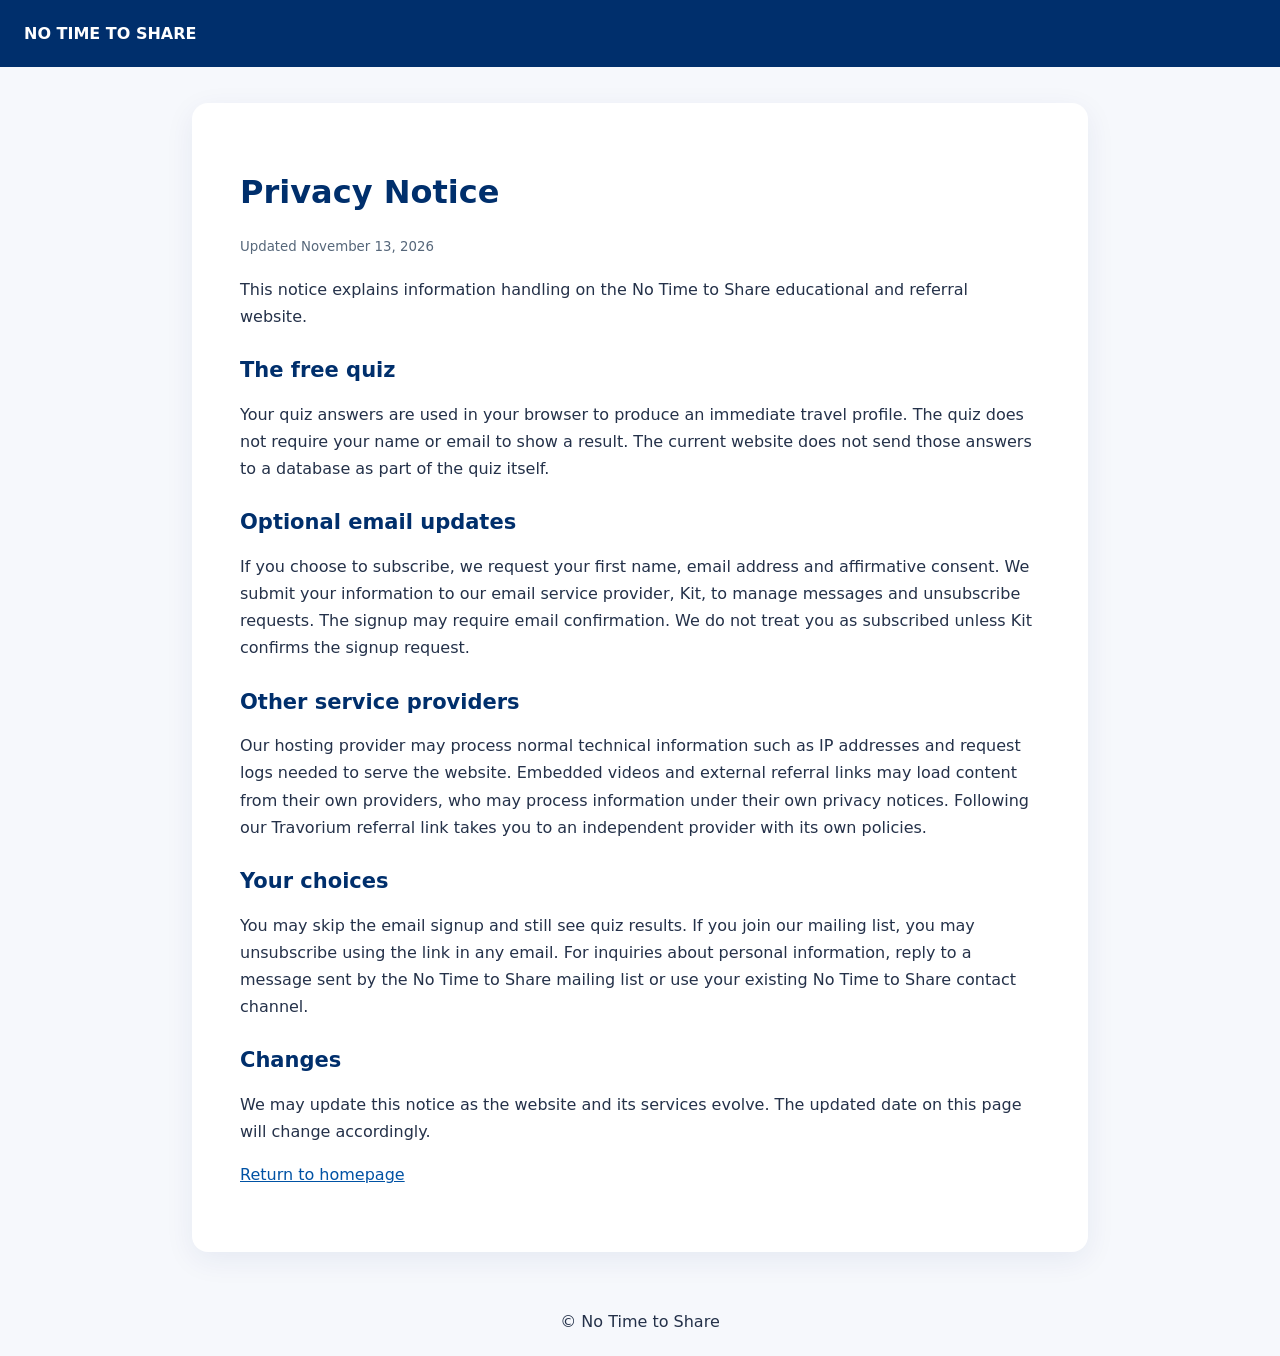
==== public/privacy.html @ 8e81d767 "Add lightweight site icon, discoverability files, and plain-language website notices" ====
<!doctype html><html lang="en"><head><meta charset="UTF-8"/><meta name="viewport" content="width=device-width, initial-scale=1"/><meta name="theme-color" content="#002F6C"/><title>Privacy Notice | No Time to Share</title><meta name="description" content="How No Time to Share handles optional email sign-ups, quiz information, and third-party links."/><link rel="icon" href="/favicon.svg" type="image/svg+xml"/><style>body{margin:0;background:#f6f8fc;color:#243149;font:16px/1.7 system-ui,Arial}header{background:#002f6c;color:white;padding:20px 24px}header a{color:white;text-decoration:none;font-weight:800}main{max-width:800px;margin:36px auto;background:white;border-radius:16px;padding:30px 24px;box-shadow:0 8px 30px #002f6c12}h1,h2{color:#002f6c;line-height:1.2}h1{font-size:32px}h2{font-size:21px;margin-top:28px}a{color:#0052a4}small{color:#56677a}footer{padding:20px;text-align:center}@media(min-width:700px){main{padding:48px}}</style></head><body><header><a href="/">NO TIME TO SHARE</a></header><main><h1>Privacy Notice</h1><small>Updated November 13, 2026</small><p>This notice explains information handling on the No Time to Share educational and referral website.</p><h2>The free quiz</h2><p>Your quiz answers are used in your browser to produce an immediate travel profile. The quiz does not require your name or email to show a result. The current website does not send those answers to a database as part of the quiz itself.</p><h2>Optional email updates</h2><p>If you choose to subscribe, we request your first name, email address and affirmative consent. We submit your information to our email service provider, Kit, to manage messages and unsubscribe requests. The signup may require email confirmation. We do not treat you as subscribed unless Kit confirms the signup request.</p><h2>Other service providers</h2><p>Our hosting provider may process normal technical information such as IP addresses and request logs needed to serve the website. Embedded videos and external referral links may load content from their own providers, who may process information under their own privacy notices. Following our Travorium referral link takes you to an independent provider with its own policies.</p><h2>Your choices</h2><p>You may skip the email signup and still see quiz results. If you join our mailing list, you may unsubscribe using the link in any email. For inquiries about personal information, reply to a message sent by the No Time to Share mailing list or use your existing No Time to Share contact channel.</p><h2>Changes</h2><p>We may update this notice as the website and its services evolve. The updated date on this page will change accordingly.</p><p><a href="/">Return to homepage</a></p></main><footer>© No Time to Share</footer></body></html>
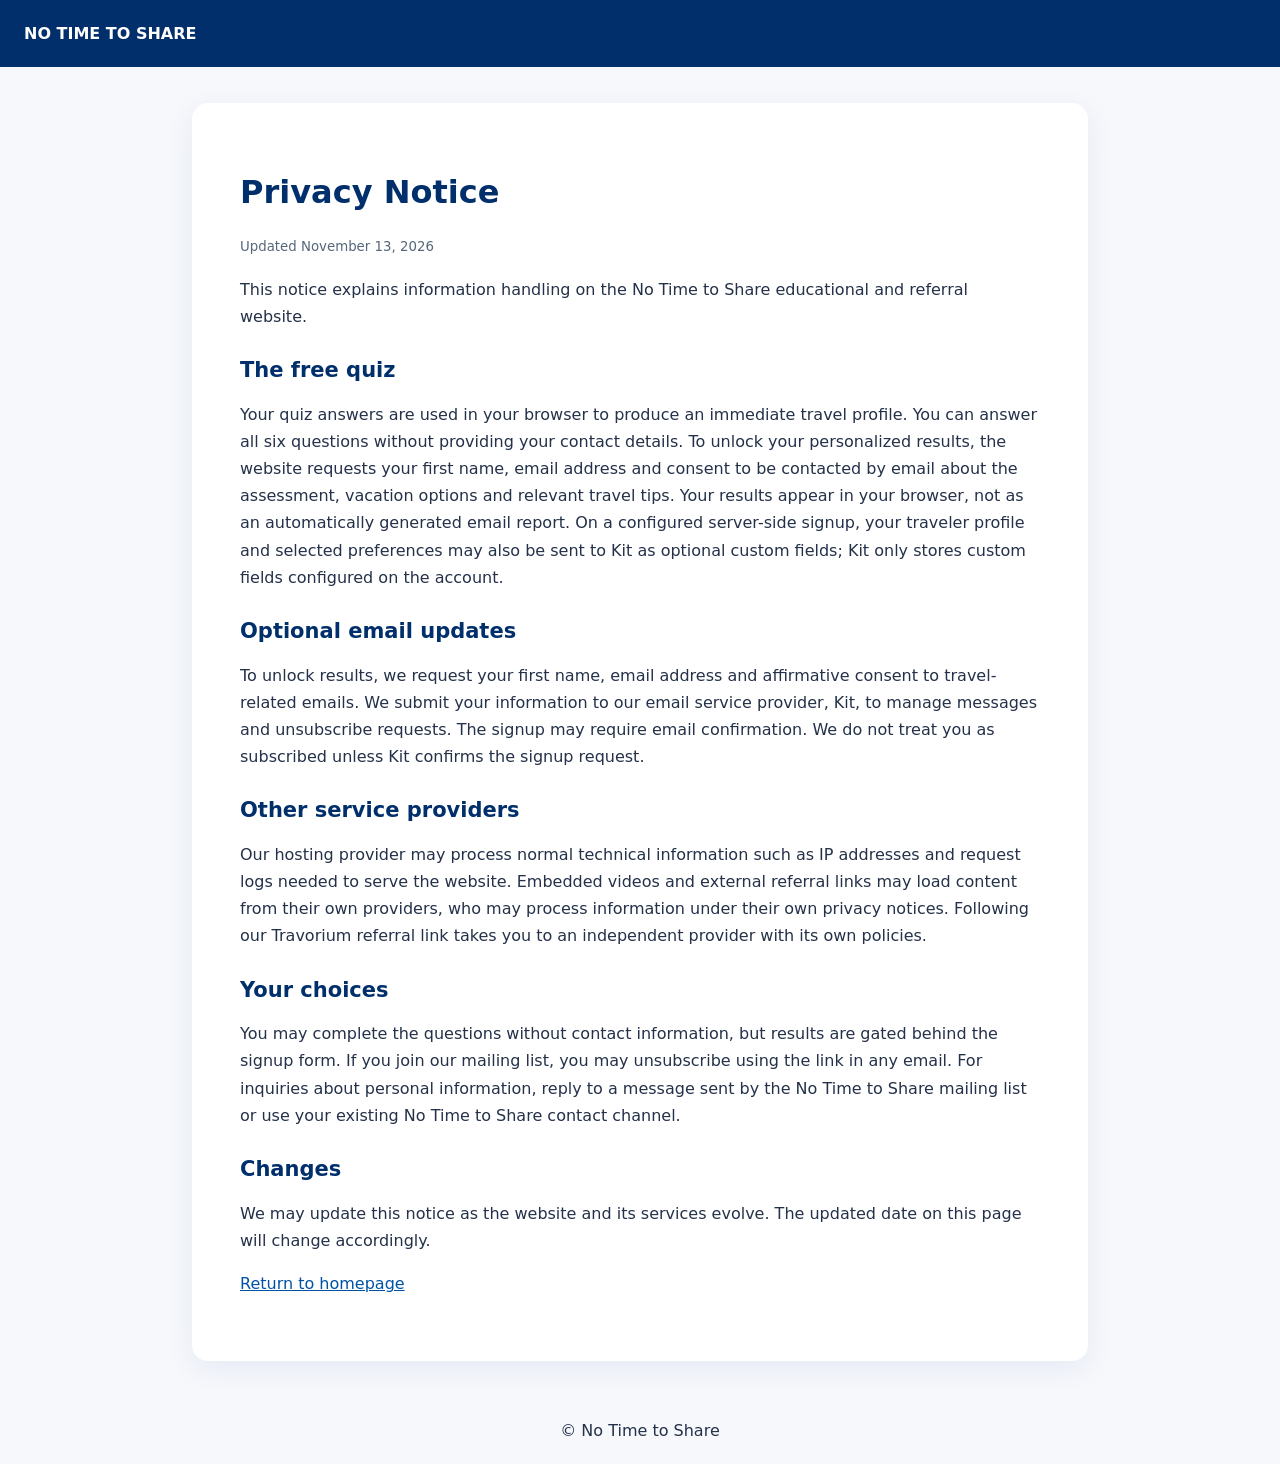
==== commit 9c7249aa: "Explain required contact form and travel preference handling" ====
--- a/public/privacy.html
+++ b/public/privacy.html
@@ -1 +1 @@
-<!doctype html><html lang="en"><head><meta charset="UTF-8"/><meta name="viewport" content="width=device-width, initial-scale=1"/><meta name="theme-color" content="#002F6C"/><title>Privacy Notice | No Time to Share</title><meta name="description" content="How No Time to Share handles optional email sign-ups, quiz information, and third-party links."/><link rel="icon" href="/favicon.svg" type="image/svg+xml"/><style>body{margin:0;background:#f6f8fc;color:#243149;font:16px/1.7 system-ui,Arial}header{background:#002f6c;color:white;padding:20px 24px}header a{color:white;text-decoration:none;font-weight:800}main{max-width:800px;margin:36px auto;background:white;border-radius:16px;padding:30px 24px;box-shadow:0 8px 30px #002f6c12}h1,h2{color:#002f6c;line-height:1.2}h1{font-size:32px}h2{font-size:21px;margin-top:28px}a{color:#0052a4}small{color:#56677a}footer{padding:20px;text-align:center}@media(min-width:700px){main{padding:48px}}</style></head><body><header><a href="/">NO TIME TO SHARE</a></header><main><h1>Privacy Notice</h1><small>Updated November 13, 2026</small><p>This notice explains information handling on the No Time to Share educational and referral website.</p><h2>The free quiz</h2><p>Your quiz answers are used in your browser to produce an immediate travel profile. The quiz does not require your name or email to show a result. The current website does not send those answers to a database as part of the quiz itself.</p><h2>Optional email updates</h2><p>If you choose to subscribe, we request your first name, email address and affirmative consent. We submit your information to our email service provider, Kit, to manage messages and unsubscribe requests. The signup may require email confirmation. We do not treat you as subscribed unless Kit confirms the signup request.</p><h2>Other service providers</h2><p>Our hosting provider may process normal technical information such as IP addresses and request logs needed to serve the website. Embedded videos and external referral links may load content from their own providers, who may process information under their own privacy notices. Following our Travorium referral link takes you to an independent provider with its own policies.</p><h2>Your choices</h2><p>You may skip the email signup and still see quiz results. If you join our mailing list, you may unsubscribe using the link in any email. For inquiries about personal information, reply to a message sent by the No Time to Share mailing list or use your existing No Time to Share contact channel.</p><h2>Changes</h2><p>We may update this notice as the website and its services evolve. The updated date on this page will change accordingly.</p><p><a href="/">Return to homepage</a></p></main><footer>© No Time to Share</footer></body></html>+<!doctype html><html lang="en"><head><meta charset="UTF-8"/><meta name="viewport" content="width=device-width, initial-scale=1"/><meta name="theme-color" content="#002F6C"/><title>Privacy Notice | No Time to Share</title><meta name="description" content="How No Time to Share handles optional email sign-ups, quiz information, and third-party links."/><link rel="icon" href="/favicon.svg" type="image/svg+xml"/><style>body{margin:0;background:#f6f8fc;color:#243149;font:16px/1.7 system-ui,Arial}header{background:#002f6c;color:white;padding:20px 24px}header a{color:white;text-decoration:none;font-weight:800}main{max-width:800px;margin:36px auto;background:white;border-radius:16px;padding:30px 24px;box-shadow:0 8px 30px #002f6c12}h1,h2{color:#002f6c;line-height:1.2}h1{font-size:32px}h2{font-size:21px;margin-top:28px}a{color:#0052a4}small{color:#56677a}footer{padding:20px;text-align:center}@media(min-width:700px){main{padding:48px}}</style></head><body><header><a href="/">NO TIME TO SHARE</a></header><main><h1>Privacy Notice</h1><small>Updated November 13, 2026</small><p>This notice explains information handling on the No Time to Share educational and referral website.</p><h2>The free quiz</h2><p>Your quiz answers are used in your browser to produce an immediate travel profile. You can answer all six questions without providing your contact details. To unlock your personalized results, the website requests your first name, email address and consent to be contacted by email about the assessment, vacation options and relevant travel tips. Your results appear in your browser, not as an automatically generated email report. On a configured server-side signup, your traveler profile and selected preferences may also be sent to Kit as optional custom fields; Kit only stores custom fields configured on the account.</p><h2>Optional email updates</h2><p>To unlock results, we request your first name, email address and affirmative consent to travel-related emails. We submit your information to our email service provider, Kit, to manage messages and unsubscribe requests. The signup may require email confirmation. We do not treat you as subscribed unless Kit confirms the signup request.</p><h2>Other service providers</h2><p>Our hosting provider may process normal technical information such as IP addresses and request logs needed to serve the website. Embedded videos and external referral links may load content from their own providers, who may process information under their own privacy notices. Following our Travorium referral link takes you to an independent provider with its own policies.</p><h2>Your choices</h2><p>You may complete the questions without contact information, but results are gated behind the signup form. If you join our mailing list, you may unsubscribe using the link in any email. For inquiries about personal information, reply to a message sent by the No Time to Share mailing list or use your existing No Time to Share contact channel.</p><h2>Changes</h2><p>We may update this notice as the website and its services evolve. The updated date on this page will change accordingly.</p><p><a href="/">Return to homepage</a></p></main><footer>© No Time to Share</footer></body></html>
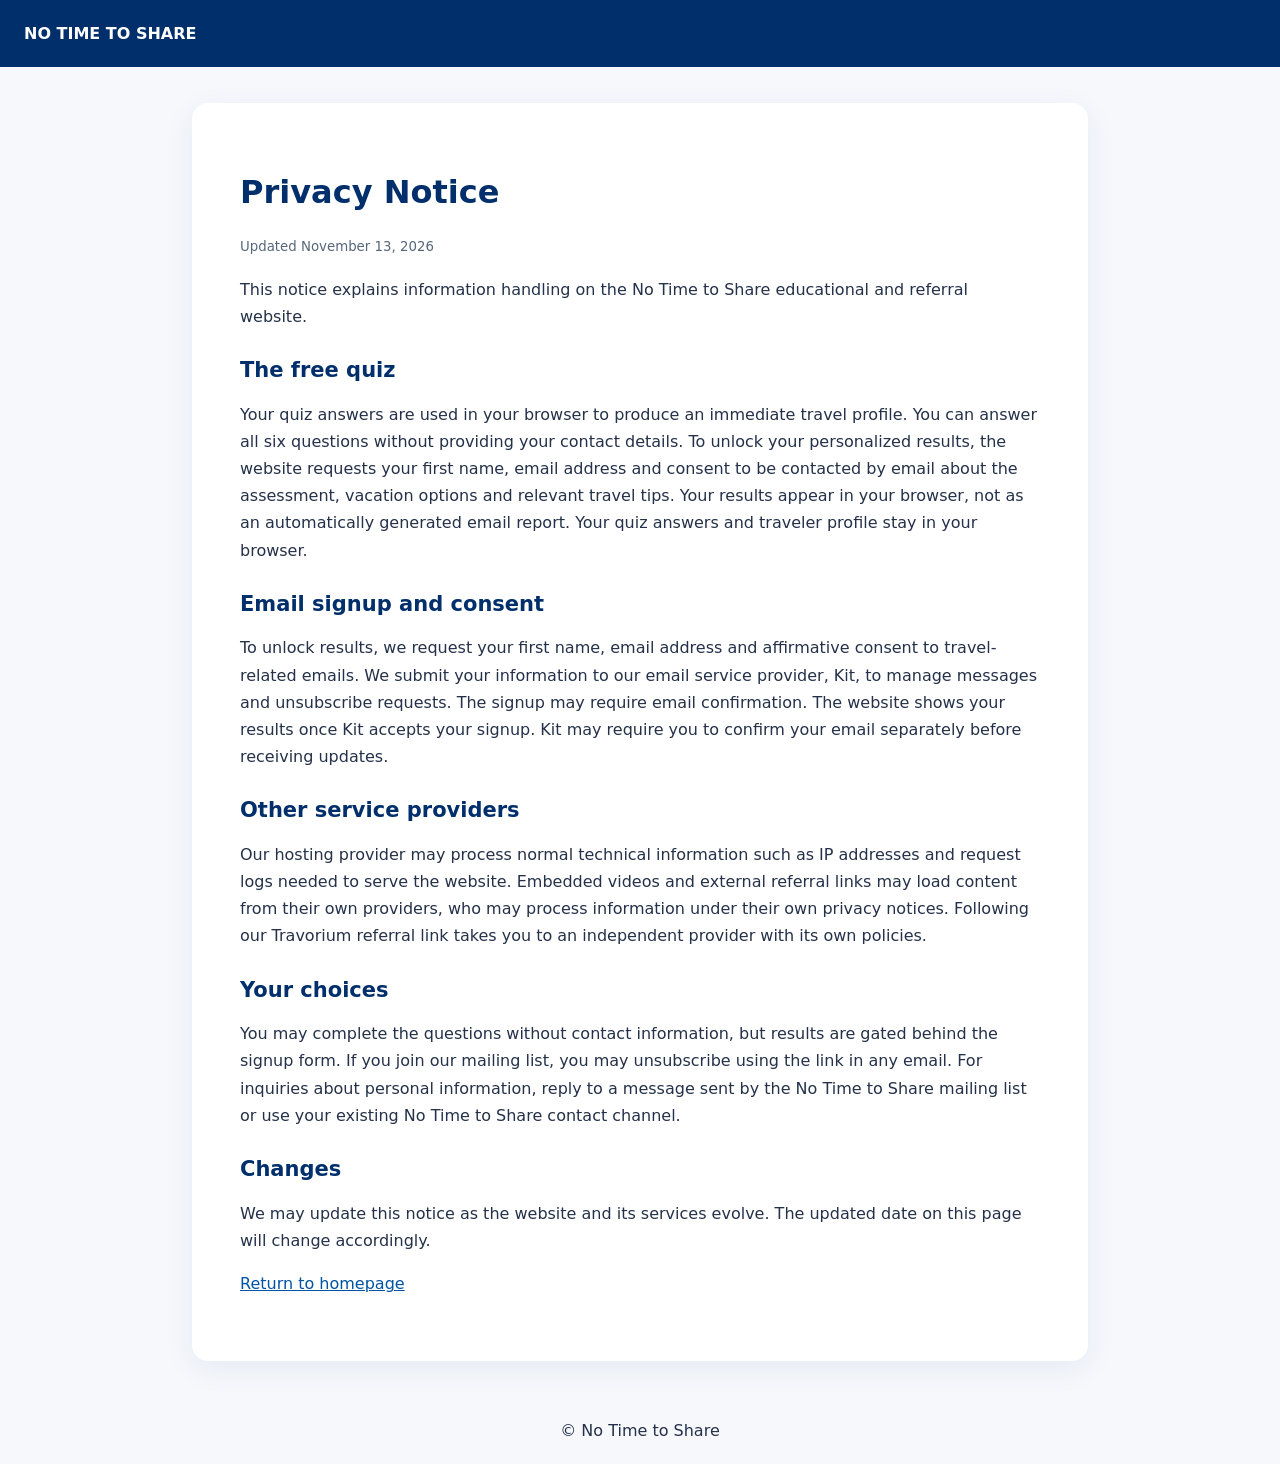
==== commit 74498b23: "Verify Travorium referral and require confirmed Kit lead capture" ====
--- a/public/privacy.html
+++ b/public/privacy.html
@@ -1 +1 @@
-<!doctype html><html lang="en"><head><meta charset="UTF-8"/><meta name="viewport" content="width=device-width, initial-scale=1"/><meta name="theme-color" content="#002F6C"/><title>Privacy Notice | No Time to Share</title><meta name="description" content="How No Time to Share handles optional email sign-ups, quiz information, and third-party links."/><link rel="icon" href="/favicon.svg" type="image/svg+xml"/><style>body{margin:0;background:#f6f8fc;color:#243149;font:16px/1.7 system-ui,Arial}header{background:#002f6c;color:white;padding:20px 24px}header a{color:white;text-decoration:none;font-weight:800}main{max-width:800px;margin:36px auto;background:white;border-radius:16px;padding:30px 24px;box-shadow:0 8px 30px #002f6c12}h1,h2{color:#002f6c;line-height:1.2}h1{font-size:32px}h2{font-size:21px;margin-top:28px}a{color:#0052a4}small{color:#56677a}footer{padding:20px;text-align:center}@media(min-width:700px){main{padding:48px}}</style></head><body><header><a href="/">NO TIME TO SHARE</a></header><main><h1>Privacy Notice</h1><small>Updated November 13, 2026</small><p>This notice explains information handling on the No Time to Share educational and referral website.</p><h2>The free quiz</h2><p>Your quiz answers are used in your browser to produce an immediate travel profile. You can answer all six questions without providing your contact details. To unlock your personalized results, the website requests your first name, email address and consent to be contacted by email about the assessment, vacation options and relevant travel tips. Your results appear in your browser, not as an automatically generated email report. On a configured server-side signup, your traveler profile and selected preferences may also be sent to Kit as optional custom fields; Kit only stores custom fields configured on the account.</p><h2>Optional email updates</h2><p>To unlock results, we request your first name, email address and affirmative consent to travel-related emails. We submit your information to our email service provider, Kit, to manage messages and unsubscribe requests. The signup may require email confirmation. We do not treat you as subscribed unless Kit confirms the signup request.</p><h2>Other service providers</h2><p>Our hosting provider may process normal technical information such as IP addresses and request logs needed to serve the website. Embedded videos and external referral links may load content from their own providers, who may process information under their own privacy notices. Following our Travorium referral link takes you to an independent provider with its own policies.</p><h2>Your choices</h2><p>You may complete the questions without contact information, but results are gated behind the signup form. If you join our mailing list, you may unsubscribe using the link in any email. For inquiries about personal information, reply to a message sent by the No Time to Share mailing list or use your existing No Time to Share contact channel.</p><h2>Changes</h2><p>We may update this notice as the website and its services evolve. The updated date on this page will change accordingly.</p><p><a href="/">Return to homepage</a></p></main><footer>© No Time to Share</footer></body></html>+<!doctype html><html lang="en"><head><meta charset="UTF-8"/><meta name="viewport" content="width=device-width, initial-scale=1"/><meta name="theme-color" content="#002F6C"/><title>Privacy Notice | No Time to Share</title><meta name="description" content="How No Time to Share handles email consent, quiz information, and third-party links."/><link rel="icon" href="/favicon.svg" type="image/svg+xml"/><style>body{margin:0;background:#f6f8fc;color:#243149;font:16px/1.7 system-ui,Arial}header{background:#002f6c;color:white;padding:20px 24px}header a{color:white;text-decoration:none;font-weight:800}main{max-width:800px;margin:36px auto;background:white;border-radius:16px;padding:30px 24px;box-shadow:0 8px 30px #002f6c12}h1,h2{color:#002f6c;line-height:1.2}h1{font-size:32px}h2{font-size:21px;margin-top:28px}a{color:#0052a4}small{color:#56677a}footer{padding:20px;text-align:center}@media(min-width:700px){main{padding:48px}}</style></head><body><header><a href="/">NO TIME TO SHARE</a></header><main><h1>Privacy Notice</h1><small>Updated November 13, 2026</small><p>This notice explains information handling on the No Time to Share educational and referral website.</p><h2>The free quiz</h2><p>Your quiz answers are used in your browser to produce an immediate travel profile. You can answer all six questions without providing your contact details. To unlock your personalized results, the website requests your first name, email address and consent to be contacted by email about the assessment, vacation options and relevant travel tips. Your results appear in your browser, not as an automatically generated email report. Your quiz answers and traveler profile stay in your browser.</p><h2>Email signup and consent</h2><p>To unlock results, we request your first name, email address and affirmative consent to travel-related emails. We submit your information to our email service provider, Kit, to manage messages and unsubscribe requests. The signup may require email confirmation. The website shows your results once Kit accepts your signup. Kit may require you to confirm your email separately before receiving updates.</p><h2>Other service providers</h2><p>Our hosting provider may process normal technical information such as IP addresses and request logs needed to serve the website. Embedded videos and external referral links may load content from their own providers, who may process information under their own privacy notices. Following our Travorium referral link takes you to an independent provider with its own policies.</p><h2>Your choices</h2><p>You may complete the questions without contact information, but results are gated behind the signup form. If you join our mailing list, you may unsubscribe using the link in any email. For inquiries about personal information, reply to a message sent by the No Time to Share mailing list or use your existing No Time to Share contact channel.</p><h2>Changes</h2><p>We may update this notice as the website and its services evolve. The updated date on this page will change accordingly.</p><p><a href="/">Return to homepage</a></p></main><footer>© No Time to Share</footer></body></html>
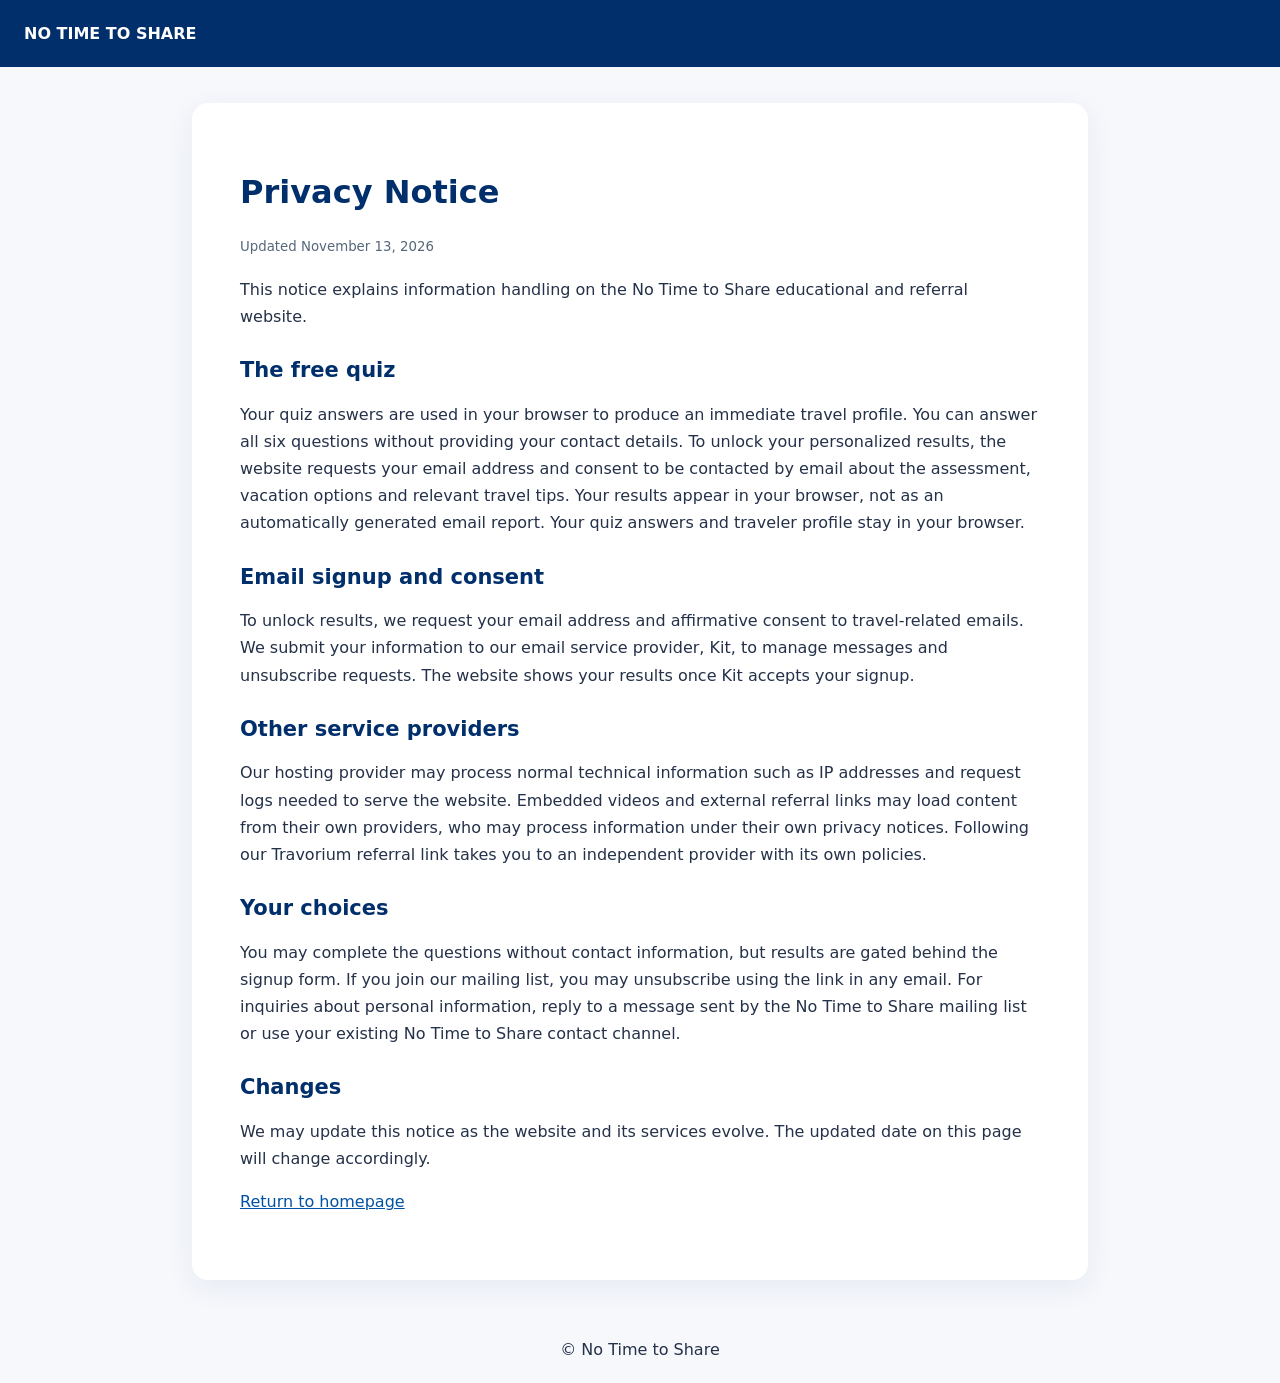
==== commit 5b4dca82: "Embed approved native Kit form in travel quiz" ====
--- a/public/privacy.html
+++ b/public/privacy.html
@@ -1 +1 @@
-<!doctype html><html lang="en"><head><meta charset="UTF-8"/><meta name="viewport" content="width=device-width, initial-scale=1"/><meta name="theme-color" content="#002F6C"/><title>Privacy Notice | No Time to Share</title><meta name="description" content="How No Time to Share handles email consent, quiz information, and third-party links."/><link rel="icon" href="/favicon.svg" type="image/svg+xml"/><style>body{margin:0;background:#f6f8fc;color:#243149;font:16px/1.7 system-ui,Arial}header{background:#002f6c;color:white;padding:20px 24px}header a{color:white;text-decoration:none;font-weight:800}main{max-width:800px;margin:36px auto;background:white;border-radius:16px;padding:30px 24px;box-shadow:0 8px 30px #002f6c12}h1,h2{color:#002f6c;line-height:1.2}h1{font-size:32px}h2{font-size:21px;margin-top:28px}a{color:#0052a4}small{color:#56677a}footer{padding:20px;text-align:center}@media(min-width:700px){main{padding:48px}}</style></head><body><header><a href="/">NO TIME TO SHARE</a></header><main><h1>Privacy Notice</h1><small>Updated November 13, 2026</small><p>This notice explains information handling on the No Time to Share educational and referral website.</p><h2>The free quiz</h2><p>Your quiz answers are used in your browser to produce an immediate travel profile. You can answer all six questions without providing your contact details. To unlock your personalized results, the website requests your first name, email address and consent to be contacted by email about the assessment, vacation options and relevant travel tips. Your results appear in your browser, not as an automatically generated email report. Your quiz answers and traveler profile stay in your browser.</p><h2>Email signup and consent</h2><p>To unlock results, we request your first name, email address and affirmative consent to travel-related emails. We submit your information to our email service provider, Kit, to manage messages and unsubscribe requests. The signup may require email confirmation. The website shows your results once Kit accepts your signup. Kit may require you to confirm your email separately before receiving updates.</p><h2>Other service providers</h2><p>Our hosting provider may process normal technical information such as IP addresses and request logs needed to serve the website. Embedded videos and external referral links may load content from their own providers, who may process information under their own privacy notices. Following our Travorium referral link takes you to an independent provider with its own policies.</p><h2>Your choices</h2><p>You may complete the questions without contact information, but results are gated behind the signup form. If you join our mailing list, you may unsubscribe using the link in any email. For inquiries about personal information, reply to a message sent by the No Time to Share mailing list or use your existing No Time to Share contact channel.</p><h2>Changes</h2><p>We may update this notice as the website and its services evolve. The updated date on this page will change accordingly.</p><p><a href="/">Return to homepage</a></p></main><footer>© No Time to Share</footer></body></html>+<!doctype html><html lang="en"><head><meta charset="UTF-8"/><meta name="viewport" content="width=device-width, initial-scale=1"/><meta name="theme-color" content="#002F6C"/><title>Privacy Notice | No Time to Share</title><meta name="description" content="How No Time to Share handles email consent, quiz information, and third-party links."/><link rel="icon" href="/favicon.svg" type="image/svg+xml"/><style>body{margin:0;background:#f6f8fc;color:#243149;font:16px/1.7 system-ui,Arial}header{background:#002f6c;color:white;padding:20px 24px}header a{color:white;text-decoration:none;font-weight:800}main{max-width:800px;margin:36px auto;background:white;border-radius:16px;padding:30px 24px;box-shadow:0 8px 30px #002f6c12}h1,h2{color:#002f6c;line-height:1.2}h1{font-size:32px}h2{font-size:21px;margin-top:28px}a{color:#0052a4}small{color:#56677a}footer{padding:20px;text-align:center}@media(min-width:700px){main{padding:48px}}</style></head><body><header><a href="/">NO TIME TO SHARE</a></header><main><h1>Privacy Notice</h1><small>Updated November 13, 2026</small><p>This notice explains information handling on the No Time to Share educational and referral website.</p><h2>The free quiz</h2><p>Your quiz answers are used in your browser to produce an immediate travel profile. You can answer all six questions without providing your contact details. To unlock your personalized results, the website requests your email address and consent to be contacted by email about the assessment, vacation options and relevant travel tips. Your results appear in your browser, not as an automatically generated email report. Your quiz answers and traveler profile stay in your browser.</p><h2>Email signup and consent</h2><p>To unlock results, we request your email address and affirmative consent to travel-related emails. We submit your information to our email service provider, Kit, to manage messages and unsubscribe requests. The website shows your results once Kit accepts your signup.</p><h2>Other service providers</h2><p>Our hosting provider may process normal technical information such as IP addresses and request logs needed to serve the website. Embedded videos and external referral links may load content from their own providers, who may process information under their own privacy notices. Following our Travorium referral link takes you to an independent provider with its own policies.</p><h2>Your choices</h2><p>You may complete the questions without contact information, but results are gated behind the signup form. If you join our mailing list, you may unsubscribe using the link in any email. For inquiries about personal information, reply to a message sent by the No Time to Share mailing list or use your existing No Time to Share contact channel.</p><h2>Changes</h2><p>We may update this notice as the website and its services evolve. The updated date on this page will change accordingly.</p><p><a href="/">Return to homepage</a></p></main><footer>© No Time to Share</footer></body></html>
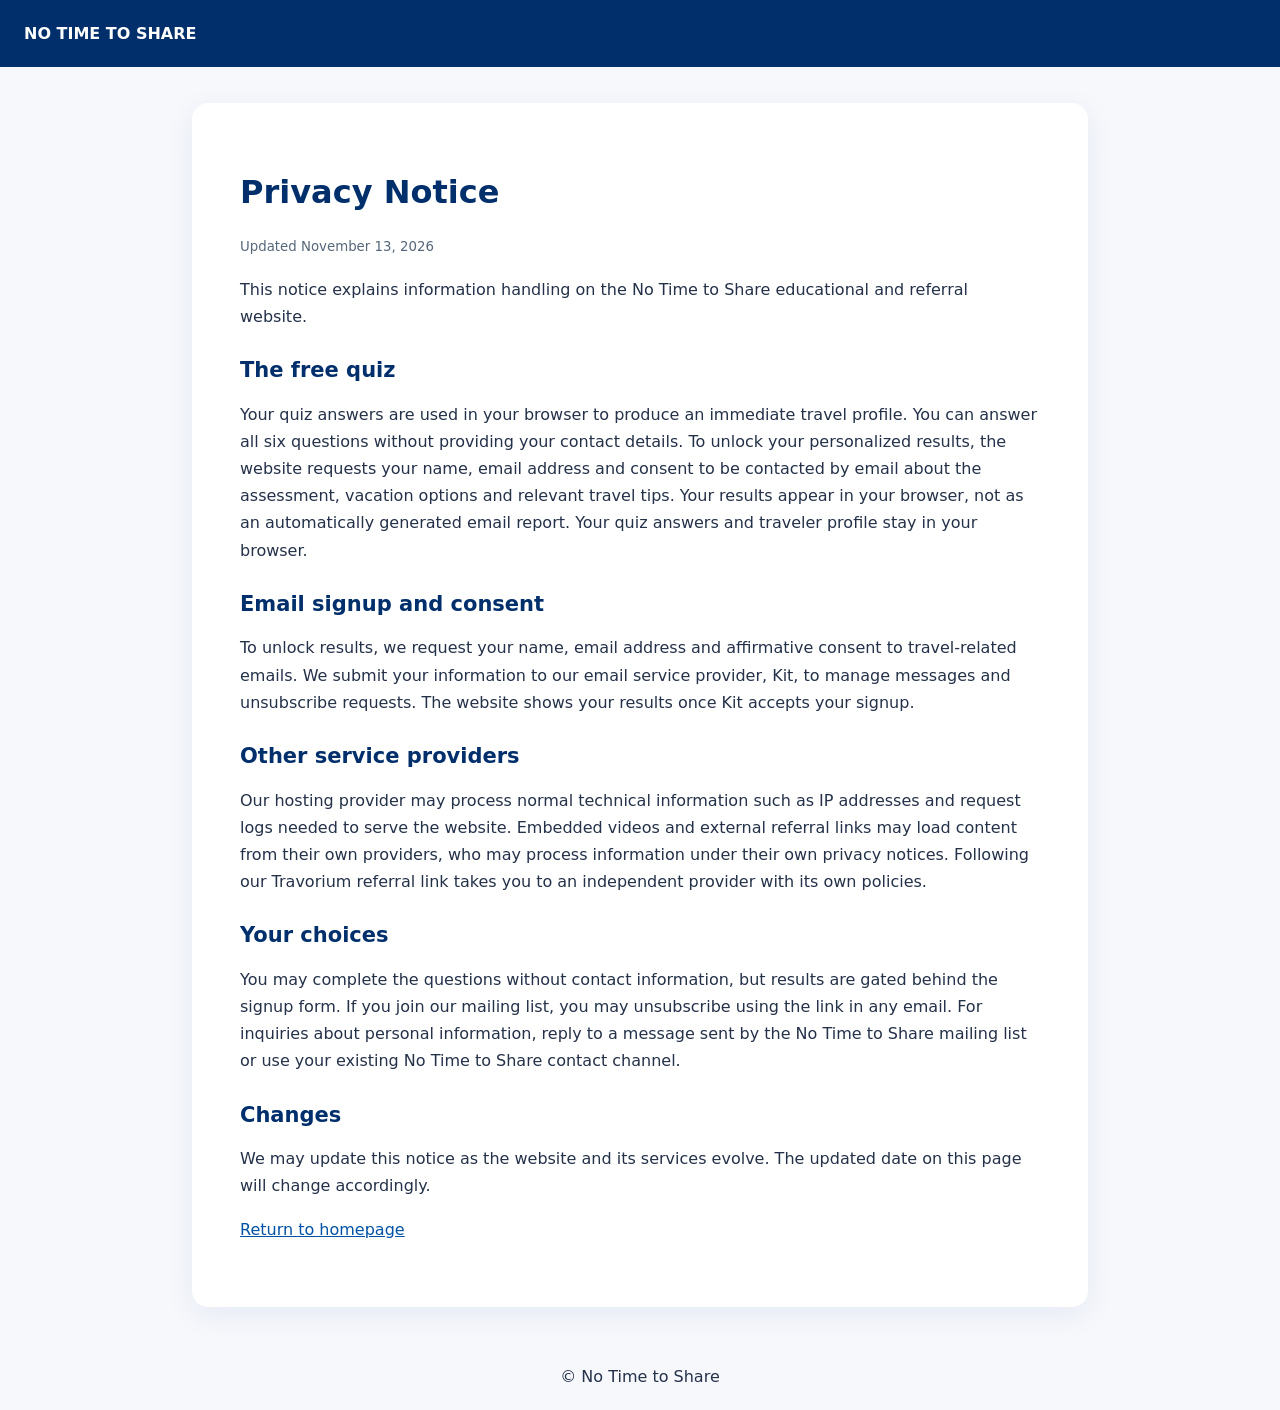
==== commit fefe11b9: "Restore custom quiz opt-in and submit directly to Kit" ====
--- a/public/privacy.html
+++ b/public/privacy.html
@@ -1 +1 @@
-<!doctype html><html lang="en"><head><meta charset="UTF-8"/><meta name="viewport" content="width=device-width, initial-scale=1"/><meta name="theme-color" content="#002F6C"/><title>Privacy Notice | No Time to Share</title><meta name="description" content="How No Time to Share handles email consent, quiz information, and third-party links."/><link rel="icon" href="/favicon.svg" type="image/svg+xml"/><style>body{margin:0;background:#f6f8fc;color:#243149;font:16px/1.7 system-ui,Arial}header{background:#002f6c;color:white;padding:20px 24px}header a{color:white;text-decoration:none;font-weight:800}main{max-width:800px;margin:36px auto;background:white;border-radius:16px;padding:30px 24px;box-shadow:0 8px 30px #002f6c12}h1,h2{color:#002f6c;line-height:1.2}h1{font-size:32px}h2{font-size:21px;margin-top:28px}a{color:#0052a4}small{color:#56677a}footer{padding:20px;text-align:center}@media(min-width:700px){main{padding:48px}}</style></head><body><header><a href="/">NO TIME TO SHARE</a></header><main><h1>Privacy Notice</h1><small>Updated November 13, 2026</small><p>This notice explains information handling on the No Time to Share educational and referral website.</p><h2>The free quiz</h2><p>Your quiz answers are used in your browser to produce an immediate travel profile. You can answer all six questions without providing your contact details. To unlock your personalized results, the website requests your email address and consent to be contacted by email about the assessment, vacation options and relevant travel tips. Your results appear in your browser, not as an automatically generated email report. Your quiz answers and traveler profile stay in your browser.</p><h2>Email signup and consent</h2><p>To unlock results, we request your email address and affirmative consent to travel-related emails. We submit your information to our email service provider, Kit, to manage messages and unsubscribe requests. The website shows your results once Kit accepts your signup.</p><h2>Other service providers</h2><p>Our hosting provider may process normal technical information such as IP addresses and request logs needed to serve the website. Embedded videos and external referral links may load content from their own providers, who may process information under their own privacy notices. Following our Travorium referral link takes you to an independent provider with its own policies.</p><h2>Your choices</h2><p>You may complete the questions without contact information, but results are gated behind the signup form. If you join our mailing list, you may unsubscribe using the link in any email. For inquiries about personal information, reply to a message sent by the No Time to Share mailing list or use your existing No Time to Share contact channel.</p><h2>Changes</h2><p>We may update this notice as the website and its services evolve. The updated date on this page will change accordingly.</p><p><a href="/">Return to homepage</a></p></main><footer>© No Time to Share</footer></body></html>+<!doctype html><html lang="en"><head><meta charset="UTF-8"/><meta name="viewport" content="width=device-width, initial-scale=1"/><meta name="theme-color" content="#002F6C"/><title>Privacy Notice | No Time to Share</title><meta name="description" content="How No Time to Share handles email consent, quiz information, and third-party links."/><link rel="icon" href="/favicon.svg" type="image/svg+xml"/><style>body{margin:0;background:#f6f8fc;color:#243149;font:16px/1.7 system-ui,Arial}header{background:#002f6c;color:white;padding:20px 24px}header a{color:white;text-decoration:none;font-weight:800}main{max-width:800px;margin:36px auto;background:white;border-radius:16px;padding:30px 24px;box-shadow:0 8px 30px #002f6c12}h1,h2{color:#002f6c;line-height:1.2}h1{font-size:32px}h2{font-size:21px;margin-top:28px}a{color:#0052a4}small{color:#56677a}footer{padding:20px;text-align:center}@media(min-width:700px){main{padding:48px}}</style></head><body><header><a href="/">NO TIME TO SHARE</a></header><main><h1>Privacy Notice</h1><small>Updated November 13, 2026</small><p>This notice explains information handling on the No Time to Share educational and referral website.</p><h2>The free quiz</h2><p>Your quiz answers are used in your browser to produce an immediate travel profile. You can answer all six questions without providing your contact details. To unlock your personalized results, the website requests your name, email address and consent to be contacted by email about the assessment, vacation options and relevant travel tips. Your results appear in your browser, not as an automatically generated email report. Your quiz answers and traveler profile stay in your browser.</p><h2>Email signup and consent</h2><p>To unlock results, we request your name, email address and affirmative consent to travel-related emails. We submit your information to our email service provider, Kit, to manage messages and unsubscribe requests. The website shows your results once Kit accepts your signup.</p><h2>Other service providers</h2><p>Our hosting provider may process normal technical information such as IP addresses and request logs needed to serve the website. Embedded videos and external referral links may load content from their own providers, who may process information under their own privacy notices. Following our Travorium referral link takes you to an independent provider with its own policies.</p><h2>Your choices</h2><p>You may complete the questions without contact information, but results are gated behind the signup form. If you join our mailing list, you may unsubscribe using the link in any email. For inquiries about personal information, reply to a message sent by the No Time to Share mailing list or use your existing No Time to Share contact channel.</p><h2>Changes</h2><p>We may update this notice as the website and its services evolve. The updated date on this page will change accordingly.</p><p><a href="/">Return to homepage</a></p></main><footer>© No Time to Share</footer></body></html>
